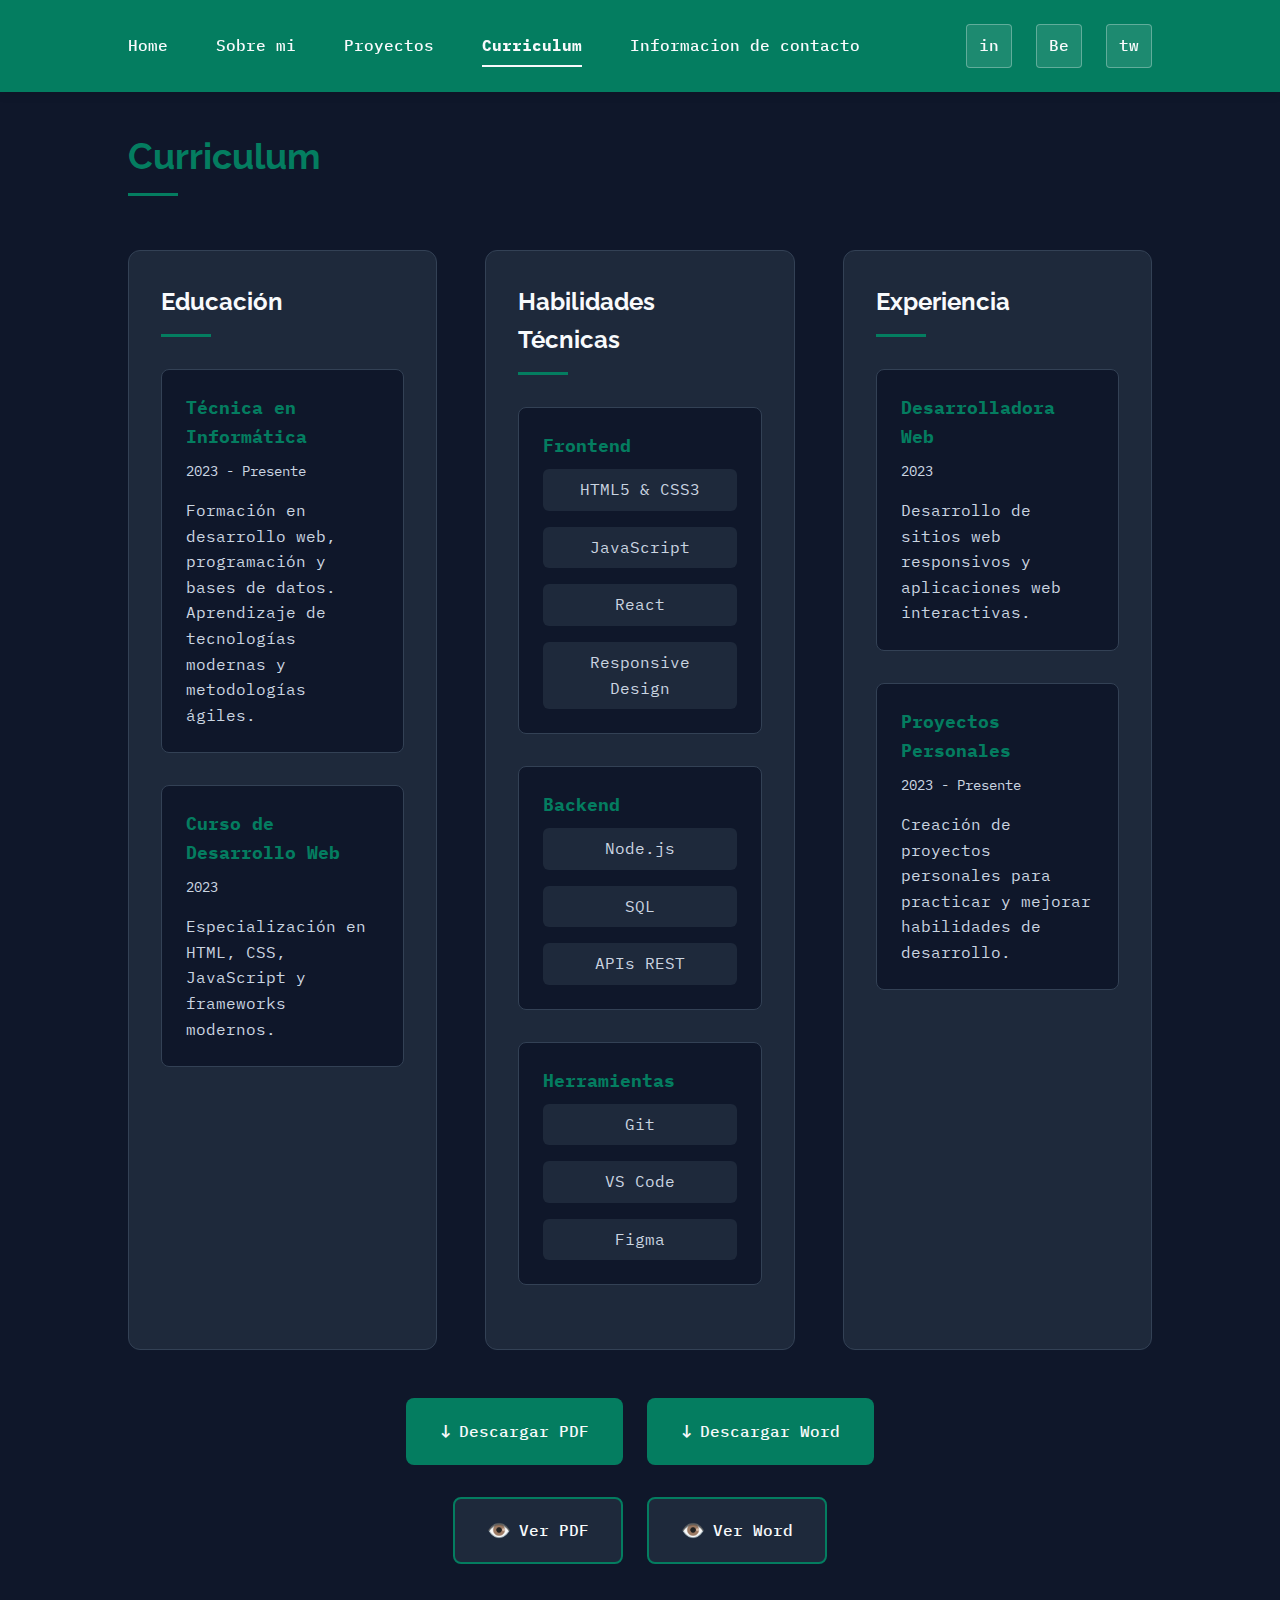
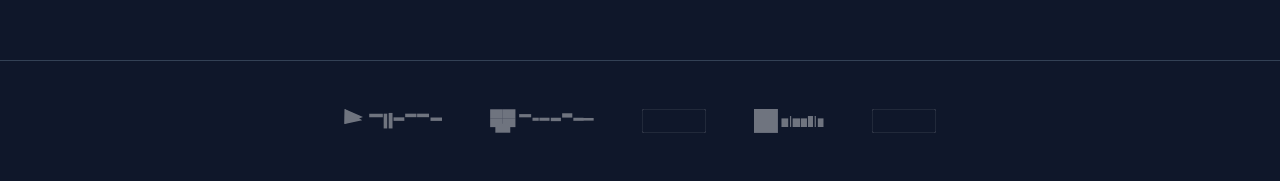
==== curriculum.html @ 0d73533c "Initial commit" ====
<!DOCTYPE html>
<html lang="es">
<head>
    <meta charset="UTF-8">
    <meta name="viewport" content="width=device-width, initial-scale=1.0">
    <title>Curriculum - Camila Yarella Aceiton</title>
    <link rel="stylesheet" href="styles.css">
    <link href="https://fonts.googleapis.com/css2?family=Raleway:wght@800&family=IBM+Plex+Mono:wght@400;500;700&display=swap" rel="stylesheet">
</head>
<body>
    <header class="header">
        <nav class="navbar">
            <div class="nav-links">
                <a href="index.html" class="nav-link">Home</a>
                <a href="index.html#sobre-mi" class="nav-link">Sobre mi</a>
                <a href="proyectos.html" class="nav-link">Proyectos</a>
                <a href="curriculum.html" class="nav-link active">Curriculum</a>
                <a href="index.html#contacto" class="nav-link">Informacion de contacto</a>
            </div>
            <div class="social-nav">
                <a href="#" class="social-icon">in</a>
                <a href="#" class="social-icon">Be</a>
                <a href="#" class="social-icon">tw</a>
            </div>
        </nav>
    </header>

    <main>
        <section class="cv-section">
            <div class="cv-content">
                <h2>Curriculum</h2>
                <div class="cv-grid">
                    <div class="cv-item">
                        <h3>Educación</h3>
                        <div class="education-item">
                            <h4>Técnica en Informática</h4>
                            <p class="date">2023 - Presente</p>
                            <p>Formación en desarrollo web, programación y bases de datos. Aprendizaje de tecnologías modernas y metodologías ágiles.</p>
                        </div>
                        <div class="education-item">
                            <h4>Curso de Desarrollo Web</h4>
                            <p class="date">2023</p>
                            <p>Especialización en HTML, CSS, JavaScript y frameworks modernos.</p>
                        </div>
                    </div>

                    <div class="cv-item">
                        <h3>Habilidades Técnicas</h3>
                        <div class="skills-item">
                            <h4>Frontend</h4>
                            <ul>
                                <li>HTML5 & CSS3</li>
                                <li>JavaScript</li>
                                <li>React</li>
                                <li>Responsive Design</li>
                            </ul>
                        </div>
                        <div class="skills-item">
                            <h4>Backend</h4>
                            <ul>
                                <li>Node.js</li>
                                <li>SQL</li>
                                <li>APIs REST</li>
                            </ul>
                        </div>
                        <div class="skills-item">
                            <h4>Herramientas</h4>
                            <ul>
                                <li>Git</li>
                                <li>VS Code</li>
                                <li>Figma</li>
                            </ul>
                        </div>
                    </div>

                    <div class="cv-item">
                        <h3>Experiencia</h3>
                        <div class="experience-item">
                            <h4>Desarrolladora Web</h4>
                            <p class="date">2023</p>
                            <p>Desarrollo de sitios web responsivos y aplicaciones web interactivas.</p>
                        </div>
                        <div class="experience-item">
                            <h4>Proyectos Personales</h4>
                            <p class="date">2023 - Presente</p>
                            <p>Creación de proyectos personales para practicar y mejorar habilidades de desarrollo.</p>
                        </div>
                    </div>
                </div>
                <div class="cv-actions">
                    <div class="download-buttons">
                        <a href="curriculum.pdf" class="download-cv" download>
                            <span class="button-icon">↓</span>
                            Descargar PDF
                        </a>
                        <a href="curriculum.docx" class="download-cv" download>
                            <span class="button-icon">↓</span>
                            Descargar Word
                        </a>
                    </div>
                    <div class="view-buttons">
                        <a href="curriculum.pdf" class="view-cv" target="_blank">
                            <span class="button-icon">👁️</span>
                            Ver PDF
                        </a>
                        <a href="curriculum.docx" class="view-cv" target="_blank">
                            <span class="button-icon">👁️</span>
                            Ver Word
                        </a>
                    </div>
                </div>
            </div>
        </section>
    </main>

    <footer class="footer">
        <div class="company-logos">
            <img src="assets/clickup-logo.svg" alt="ClickUp" class="company-logo">
            <img src="assets/dropbox-logo.svg" alt="Dropbox" class="company-logo">
            <img src="assets/paychex-logo.svg" alt="Paychex" class="company-logo">
            <img src="assets/elastic-logo.svg" alt="Elastic" class="company-logo">
            <img src="assets/stripe-logo.svg" alt="Stripe" class="company-logo">
        </div>
    </footer>
</body>
</html>
---- styles.css ----
* {
    margin: 0;
    padding: 0;
    box-sizing: border-box;
    scroll-behavior: smooth;
}

:root {
    --primary-color: #047D60;
    --primary-light: #059669;
    --primary-dark: #036b52;
    --background-dark: #0F172A;
    --background-light: #1E293B;
    --text-primary: #F8FAFC;
    --text-secondary: #CBD5E1;
    --text-muted: #94A3B8;
    --card-bg: #1E293B;
    --card-border: #334155;
}

body {
    background-color: var(--background-dark);
    color: var(--text-primary);
    font-family: 'IBM Plex Mono', monospace;
    min-height: 100vh;
    display: flex;
    flex-direction: column;
    line-height: 1.6;
}

/* Header & Navbar Styles */
.header {
    position: fixed;
    width: 100%;
    top: 0;
    z-index: 1000;
    background-color: var(--primary-color);
    box-shadow: 0 2px 10px rgba(0, 0, 0, 0.1);
}

.navbar {
    padding: 1.5rem 10%;
    display: flex;
    justify-content: space-between;
    align-items: center;
    max-width: 1440px;
    margin: 0 auto;
}

.nav-links {
    display: flex;
    gap: 3rem;
}

.nav-link {
    color: var(--text-primary);
    text-decoration: none;
    font-size: 16px;
    font-weight: 500;
    transition: all 0.3s ease;
    position: relative;
    padding: 0.5rem 0;
}

.nav-link::after {
    content: '';
    position: absolute;
    width: 0;
    height: 2px;
    bottom: 0;
    left: 0;
    background-color: var(--text-primary);
    transition: width 0.3s ease;
}

.nav-link:hover::after,
.nav-link.active::after {
    width: 100%;
}

.nav-link.active {
    font-weight: 700;
}

.social-nav {
    display: flex;
    gap: 1.5rem;
}

.social-icon {
    color: var(--text-primary);
    text-decoration: none;
    font-weight: 500;
    transition: all 0.3s ease;
    padding: 8px 12px;
    border: 1px solid rgba(255, 255, 255, 0.3);
    border-radius: 4px;
    background: rgba(255, 255, 255, 0.1);
}

.social-icon:hover {
    background: rgba(255, 255, 255, 0.2);
    border-color: var(--text-primary);
    transform: translateY(-2px);
}

/* Hero Section */
.hero-section {
    display: flex;
    justify-content: space-between;
    align-items: center;
    padding: 8rem 10% 6rem;
    min-height: 100vh;
    max-width: 1440px;
    margin: 0 auto;
    width: 100%;
    background: linear-gradient(135deg, var(--background-dark) 0%, var(--background-light) 100%);
}

.text-content {
    max-width: 538px;
    margin-right: 4rem;
}

h1 {
    font-family: 'Raleway', sans-serif;
    font-weight: 800;
    font-size: 48px;
    color: var(--text-primary);
    margin-bottom: 2rem;
    line-height: 1.2;
    letter-spacing: -0.5px;
    background: linear-gradient(135deg, var(--text-primary) 0%, var(--text-secondary) 100%);
    -webkit-background-clip: text;
    -webkit-text-fill-color: transparent;
}

.description {
    color: var(--text-secondary);
    font-size: 16px;
    line-height: 1.8;
    margin-bottom: 2.5rem;
    max-width: 492px;
}

.cv-button {
    display: inline-flex;
    align-items: center;
    padding: 1.25rem 2.5rem;
    background: var(--primary-color);
    color: var(--text-primary);
    text-decoration: none;
    border-radius: 8px;
    font-weight: 500;
    font-size: 16px;
    transition: all 0.3s ease;
    box-shadow: 0 4px 15px rgba(4, 125, 96, 0.3);
    border: 2px solid transparent;
}

.cv-button:hover {
    transform: translateY(-2px);
    box-shadow: 0 8px 25px rgba(4, 125, 96, 0.4);
    background: var(--primary-light);
    border-color: var(--text-primary);
}

.profile-section {
    position: relative;
    flex-shrink: 0;
}

.profile-image {
    width: 350px;
    height: 350px;
    border-radius: 50%;
    background: var(--card-bg);
    display: flex;
    justify-content: center;
    align-items: center;
    position: relative;
    overflow: hidden;
    box-shadow: 0 10px 30px rgba(0, 0, 0, 0.2);
    border: 4px solid var(--primary-color);
}

.profile-image img {
    width: 100%;
    height: 100%;
    object-fit: cover;
    transition: transform 0.3s ease;
}

.profile-image:hover img {
    transform: scale(1.05);
}

/* About Section */
.about-section {
    background: var(--background-light);
    padding: 6rem 10%;
    position: relative;
}

.about-section::before {
    content: '';
    position: absolute;
    top: 0;
    left: 0;
    right: 0;
    height: 1px;
    background: linear-gradient(90deg, transparent, var(--primary-color), transparent);
}

h2 {
    font-family: 'Raleway', sans-serif;
    font-size: 36px;
    margin-bottom: 3rem;
    color: var(--primary-color);
    position: relative;
    display: inline-block;
}

h2::after {
    content: '';
    position: absolute;
    bottom: -10px;
    left: 0;
    width: 50px;
    height: 3px;
    background: var(--primary-color);
}

.about-grid {
    display: grid;
    grid-template-columns: 1fr 1fr;
    gap: 4rem;
}

.about-text p {
    color: var(--text-secondary);
    font-size: 16px;
    line-height: 1.8;
    margin-bottom: 1.5rem;
}

.skills-list h3 {
    font-size: 24px;
    margin-bottom: 2rem;
    color: var(--text-primary);
}

.skills-list ul {
    list-style: none;
    display: grid;
    grid-template-columns: repeat(2, 1fr);
    gap: 1.5rem;
}

.skills-list li {
    color: var(--text-secondary);
    font-size: 16px;
    padding: 12px 20px;
    background: var(--card-bg);
    border-radius: 8px;
    transition: all 0.3s ease;
    border: 1px solid var(--card-border);
}

.skills-list li:hover {
    background: var(--primary-color);
    color: var(--text-primary);
    transform: translateY(-2px);
    box-shadow: 0 4px 15px rgba(4, 125, 96, 0.3);
}

/* Projects Section */
.projects-section {
    padding: 8rem 10% 6rem;
    background: var(--background-dark);
    min-height: 100vh;
}

.projects-content {
    max-width: 1440px;
    margin: 0 auto;
}

.projects-content h2 {
    margin-bottom: 4rem;
}

.projects-grid {
    display: grid;
    grid-template-columns: repeat(auto-fit, minmax(350px, 1fr));
    gap: 2rem;
}

.project-card {
    background: var(--card-bg);
    border-radius: 12px;
    overflow: hidden;
    transition: all 0.3s ease;
    border: 1px solid var(--card-border);
}

.project-card:hover {
    transform: translateY(-5px);
    box-shadow: 0 10px 30px rgba(0, 0, 0, 0.2);
    border-color: var(--primary-color);
}

.project-image {
    width: 100%;
    height: 250px;
    overflow: hidden;
    position: relative;
}

.project-image::before {
    content: '';
    position: absolute;
    top: 0;
    left: 0;
    right: 0;
    bottom: 0;
    background: linear-gradient(to bottom, transparent 0%, rgba(0, 0, 0, 0.7) 100%);
    z-index: 1;
}

.project-image img {
    width: 100%;
    height: 100%;
    object-fit: cover;
    transition: transform 0.3s ease;
}

.project-card:hover .project-image img {
    transform: scale(1.1);
}

.project-info {
    padding: 2rem;
}

.project-info h3 {
    color: var(--text-primary);
    font-size: 24px;
    margin-bottom: 1rem;
    font-family: 'Raleway', sans-serif;
}

.project-info p {
    color: var(--text-secondary);
    margin-bottom: 2rem;
    line-height: 1.6;
}

.project-links {
    display: flex;
    gap: 1rem;
}

.project-link {
    padding: 0.75rem 1.5rem;
    background: var(--primary-color);
    color: var(--text-primary);
    text-decoration: none;
    border-radius: 8px;
    font-size: 14px;
    transition: all 0.3s ease;
    border: 2px solid transparent;
}

.project-link:hover {
    background: var(--primary-light);
    transform: translateY(-2px);
    box-shadow: 0 4px 15px rgba(4, 125, 96, 0.3);
    border-color: var(--text-primary);
}

/* CV Section */
.cv-section {
    padding: 8rem 10% 6rem;
    background: var(--background-dark);
    min-height: 100vh;
}

.cv-content {
    max-width: 1440px;
    margin: 0 auto;
}

.cv-content h2 {
    margin-bottom: 4rem;
}

.cv-grid {
    display: grid;
    grid-template-columns: repeat(auto-fit, minmax(300px, 1fr));
    gap: 3rem;
}

.cv-item {
    background: var(--card-bg);
    border-radius: 12px;
    padding: 2rem;
    border: 1px solid var(--card-border);
    transition: all 0.3s ease;
}

.cv-item:hover {
    transform: translateY(-5px);
    box-shadow: 0 10px 30px rgba(0, 0, 0, 0.2);
    border-color: var(--primary-color);
}

.cv-item h3 {
    color: var(--text-primary);
    font-size: 24px;
    margin-bottom: 2rem;
    font-family: 'Raleway', sans-serif;
    position: relative;
    padding-bottom: 1rem;
}

.cv-item h3::after {
    content: '';
    position: absolute;
    bottom: 0;
    left: 0;
    width: 50px;
    height: 3px;
    background: var(--primary-color);
}

.education-item,
.experience-item,
.skills-item {
    margin-bottom: 2rem;
    padding: 1.5rem;
    background: var(--background-dark);
    border-radius: 8px;
    border: 1px solid var(--card-border);
    transition: all 0.3s ease;
}

.education-item:hover,
.experience-item:hover,
.skills-item:hover {
    border-color: var(--primary-color);
    transform: translateX(5px);
}

.education-item h4,
.experience-item h4,
.skills-item h4 {
    color: var(--primary-color);
    font-size: 18px;
    margin-bottom: 0.5rem;
}

.date {
    color: var(--text-muted);
    font-size: 14px;
    margin-bottom: 1rem;
    display: block;
}

.education-item p,
.experience-item p {
    color: var(--text-secondary);
    line-height: 1.6;
}

.skills-item ul {
    list-style: none;
    display: grid;
    grid-template-columns: repeat(auto-fit, minmax(120px, 1fr));
    gap: 1rem;
}

.skills-item li {
    color: var(--text-secondary);
    padding: 0.5rem 1rem;
    background: var(--card-bg);
    border-radius: 6px;
    text-align: center;
    transition: all 0.3s ease;
}

.skills-item li:hover {
    background: var(--primary-color);
    color: var(--text-primary);
    transform: translateY(-2px);
}

.cv-actions {
    display: flex;
    flex-direction: column;
    gap: 2rem;
    margin-top: 3rem;
}

.download-buttons,
.view-buttons {
    display: flex;
    gap: 1.5rem;
    justify-content: center;
}

.download-cv,
.view-cv {
    display: inline-flex;
    align-items: center;
    gap: 0.5rem;
    padding: 1rem 2rem;
    background: var(--primary-color);
    color: var(--text-primary);
    text-decoration: none;
    border-radius: 8px;
    font-weight: 500;
    transition: all 0.3s ease;
    border: 2px solid transparent;
}

.view-cv {
    background: var(--card-bg);
    border-color: var(--primary-color);
}

.download-cv:hover {
    background: var(--primary-light);
    transform: translateY(-2px);
    box-shadow: 0 4px 15px rgba(4, 125, 96, 0.3);
    border-color: var(--text-primary);
}

.view-cv:hover {
    background: var(--primary-color);
    transform: translateY(-2px);
    box-shadow: 0 4px 15px rgba(4, 125, 96, 0.3);
}

.button-icon {
    font-size: 1.2rem;
}

/* Contact Section */
.contact-section {
    padding: 6rem 10%;
    background: var(--background-dark);
    position: relative;
}

.contact-section::before {
    content: '';
    position: absolute;
    top: 0;
    left: 0;
    right: 0;
    height: 1px;
    background: linear-gradient(90deg, transparent, var(--primary-color), transparent);
}

.contact-grid {
    display: grid;
    grid-template-columns: 1fr 1fr;
    gap: 4rem;
}

.contact-info h3 {
    font-size: 24px;
    margin-bottom: 1.5rem;
    color: var(--text-primary);
}

.contact-info p {
    color: var(--text-secondary);
    line-height: 1.6;
    margin-bottom: 1.5rem;
}

.contact-details p {
    padding: 1rem 1.5rem;
    background: var(--card-bg);
    border-radius: 8px;
    margin-bottom: 1rem;
    border: 1px solid var(--card-border);
    transition: all 0.3s ease;
}

.contact-details p:hover {
    background: var(--primary-color);
    color: var(--text-primary);
    transform: translateX(5px);
}

.contact-form {
    background: var(--card-bg);
    padding: 2rem;
    border-radius: 12px;
    border: 1px solid var(--card-border);
}

.form-group {
    margin-bottom: 1.5rem;
}

.form-group label {
    display: block;
    margin-bottom: 0.5rem;
    color: var(--text-secondary);
    font-weight: 500;
}

.form-group input,
.form-group textarea {
    width: 100%;
    padding: 1rem;
    background: var(--background-dark);
    border: 1px solid var(--card-border);
    border-radius: 8px;
    color: var(--text-primary);
    font-family: 'IBM Plex Mono', monospace;
    transition: all 0.3s ease;
}

.form-group input:focus,
.form-group textarea:focus {
    outline: none;
    border-color: var(--primary-color);
    box-shadow: 0 0 0 2px rgba(4, 125, 96, 0.2);
}

.submit-button {
    width: 100%;
    padding: 1rem;
    background: var(--primary-color);
    color: var(--text-primary);
    border: none;
    border-radius: 8px;
    font-family: 'IBM Plex Mono', monospace;
    font-weight: 500;
    cursor: pointer;
    transition: all 0.3s ease;
    border: 2px solid transparent;
}

.submit-button:hover {
    background: var(--primary-light);
    transform: translateY(-2px);
    box-shadow: 0 4px 15px rgba(4, 125, 96, 0.3);
    border-color: var(--text-primary);
}

/* Footer */
.footer {
    background-color: var(--background-dark);
    border-top: 1px solid var(--card-border);
    padding: 3rem 10%;
}

.company-logos {
    display: flex;
    justify-content: center;
    gap: 3rem;
    max-width: 1440px;
    margin: 0 auto;
}

.company-logo {
    height: 24px;
    opacity: 0.4;
    transition: all 0.3s ease;
    filter: brightness(0) invert(1);
}

.company-logo:hover {
    opacity: 0.7;
    transform: translateY(-2px);
}

/* Responsive Design */
@media (max-width: 1200px) {
    .hero-section,
    .about-section,
    .projects-section,
    .cv-section,
    .contact-section {
        padding: 6rem 5%;
    }
    
    .navbar {
        padding: 1.5rem 5%;
    }
}

@media (max-width: 1024px) {
    .hero-section {
        flex-direction: column;
        text-align: center;
        padding: 8rem 2rem 4rem;
    }

    .text-content {
        margin-right: 0;
        margin-bottom: 3rem;
    }

    .description {
        margin-left: auto;
        margin-right: auto;
    }

    .about-grid,
    .contact-grid {
        grid-template-columns: 1fr;
        gap: 2rem;
    }

    .skills-list ul {
        grid-template-columns: repeat(3, 1fr);
    }

    .projects-section,
    .cv-section {
        padding: 6rem 5%;
    }

    .projects-grid,
    .cv-grid {
        grid-template-columns: repeat(auto-fit, minmax(300px, 1fr));
    }

    .profile-image {
        width: 300px;
        height: 300px;
    }
}

@media (max-width: 768px) {
    .header {
        position: relative;
    }

    .navbar {
        flex-direction: column;
        gap: 1rem;
        padding: 1rem;
    }

    .nav-links {
        flex-direction: column;
        align-items: center;
        gap: 1rem;
    }

    .profile-image {
        width: 250px;
        height: 250px;
    }

    .profile-image img {
        width: 100%;
        height: 100%;
        object-fit: cover;
        transition: transform 0.3s ease;
    }

    .profile-image:hover img {
        transform: scale(1.05);
    }

    h1 {
        font-size: 36px;
    }

    .skills-list ul {
        grid-template-columns: repeat(2, 1fr);
    }

    .about-section,
    .projects-section,
    .cv-section,
    .contact-section {
        padding: 4rem 2rem;
    }

    .contact-form {
        padding: 1.5rem;
    }

    .company-logos {
        flex-wrap: wrap;
        gap: 2rem;
    }

    .project-image {
        height: 200px;
    }

    .cv-item {
        padding: 1.5rem;
    }

    .skills-item ul {
        grid-template-columns: repeat(2, 1fr);
    }

    .download-buttons,
    .view-buttons {
        flex-direction: column;
    }

    .download-cv,
    .view-cv {
        width: 100%;
        justify-content: center;
    }
}

@media (max-width: 480px) {
    .skills-list ul {
        grid-template-columns: 1fr;
    }

    .project-links {
        flex-direction: column;
    }

    .project-link {
        width: 100%;
        text-align: center;
    }

    .skills-item ul {
        grid-template-columns: 1fr;
    }

    .profile-image {
        width: 200px;
        height: 200px;
    }
}
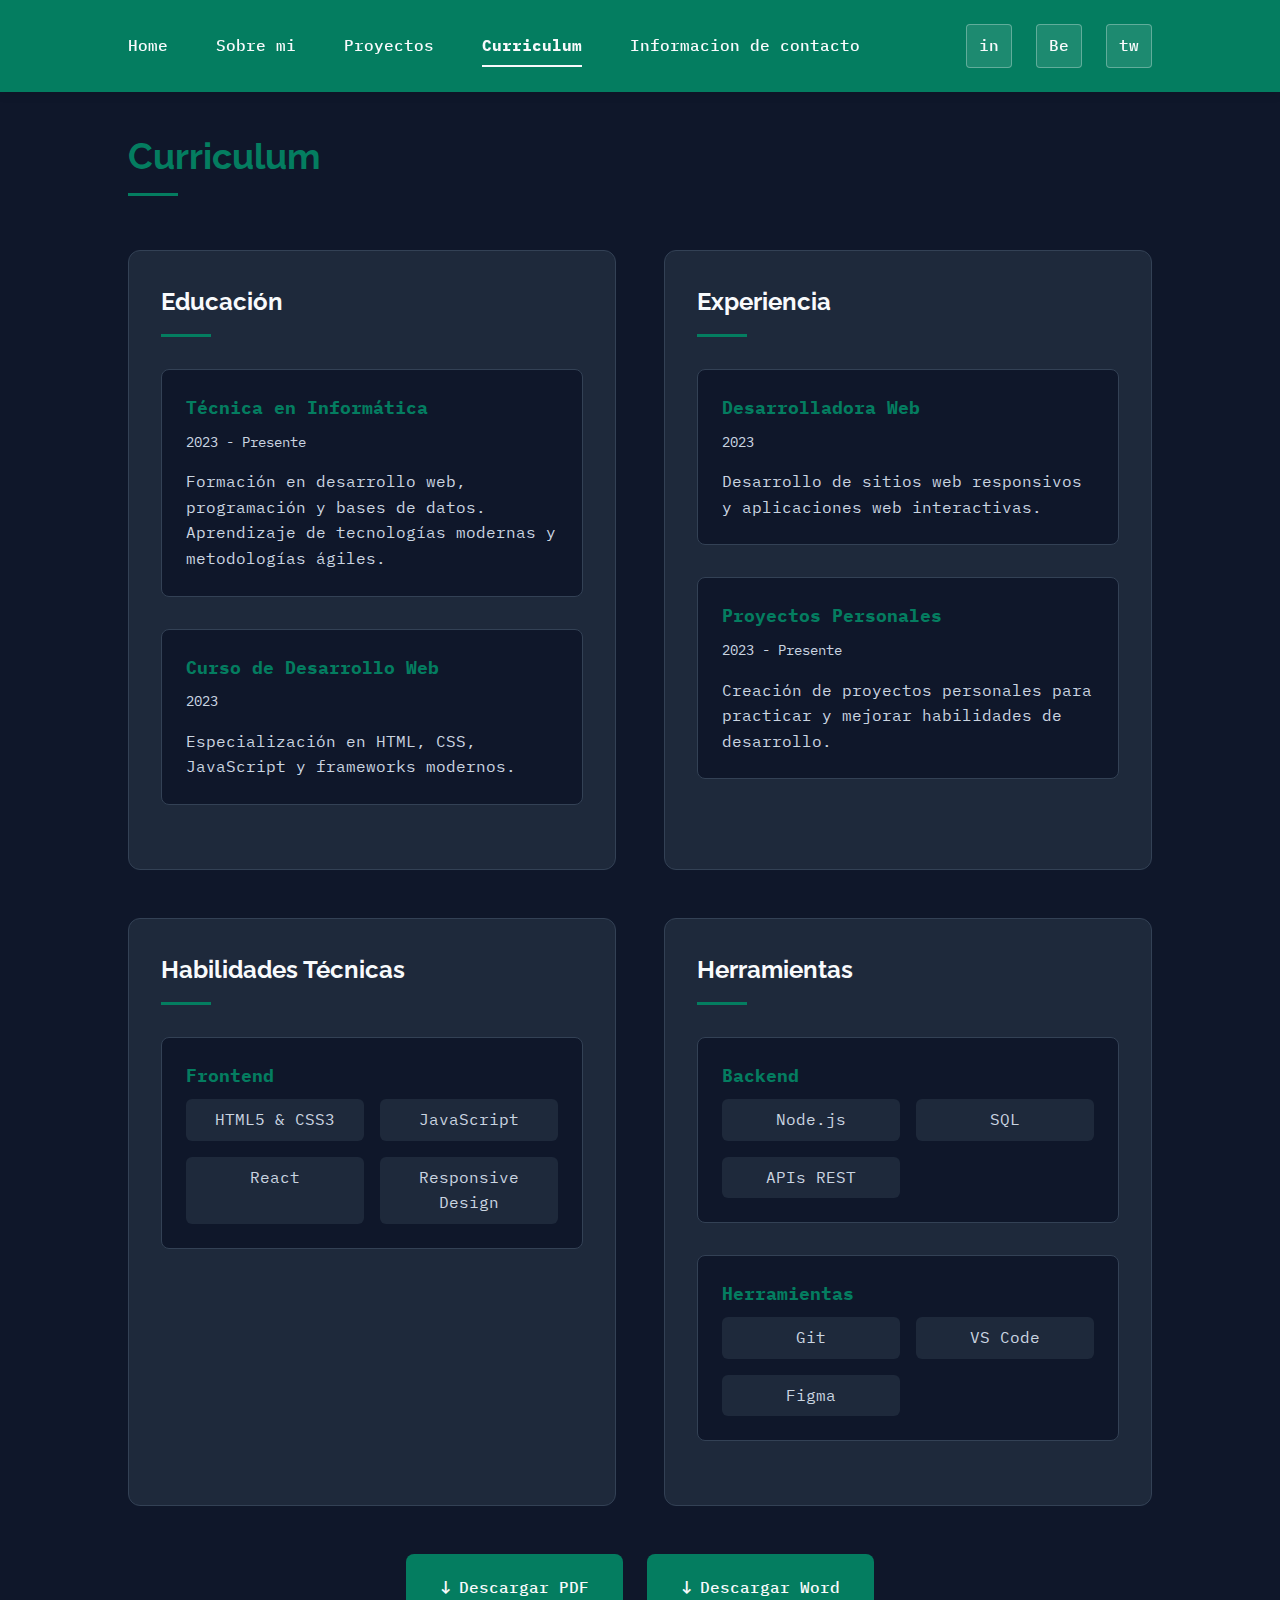
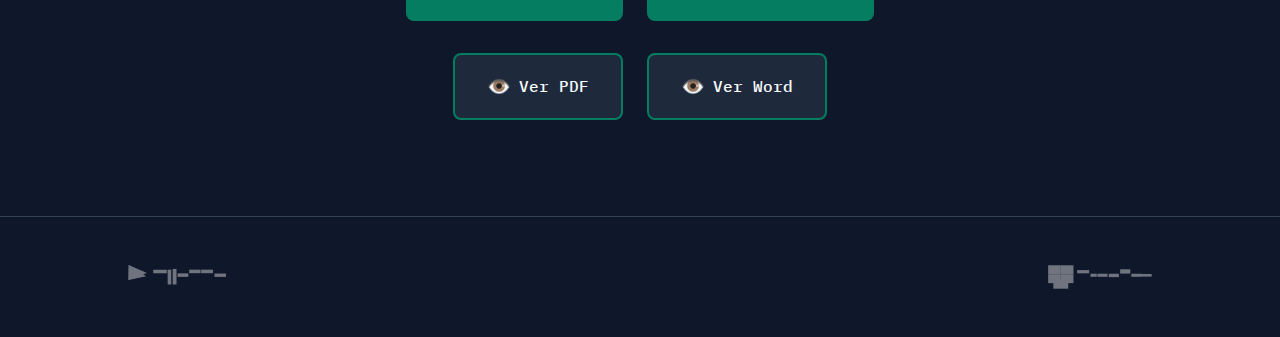
==== commit 8a703cf7: "comint3 creo" ====
--- a/curriculum.html
+++ b/curriculum.html
@@ -45,6 +45,20 @@
                     </div>
 
                     <div class="cv-item">
+                        <h3>Experiencia</h3>
+                        <div class="experience-item">
+                            <h4>Desarrolladora Web</h4>
+                            <p class="date">2023</p>
+                            <p>Desarrollo de sitios web responsivos y aplicaciones web interactivas.</p>
+                        </div>
+                        <div class="experience-item">
+                            <h4>Proyectos Personales</h4>
+                            <p class="date">2023 - Presente</p>
+                            <p>Creación de proyectos personales para practicar y mejorar habilidades de desarrollo.</p>
+                        </div>
+                    </div>
+
+                    <div class="cv-item">
                         <h3>Habilidades Técnicas</h3>
                         <div class="skills-item">
                             <h4>Frontend</h4>
@@ -55,6 +69,10 @@
                                 <li>Responsive Design</li>
                             </ul>
                         </div>
+                    </div>
+
+                    <div class="cv-item">
+                        <h3>Herramientas</h3>
                         <div class="skills-item">
                             <h4>Backend</h4>
                             <ul>
@@ -70,20 +88,6 @@
                                 <li>VS Code</li>
                                 <li>Figma</li>
                             </ul>
-                        </div>
-                    </div>
-
-                    <div class="cv-item">
-                        <h3>Experiencia</h3>
-                        <div class="experience-item">
-                            <h4>Desarrolladora Web</h4>
-                            <p class="date">2023</p>
-                            <p>Desarrollo de sitios web responsivos y aplicaciones web interactivas.</p>
-                        </div>
-                        <div class="experience-item">
-                            <h4>Proyectos Personales</h4>
-                            <p class="date">2023 - Presente</p>
-                            <p>Creación de proyectos personales para practicar y mejorar habilidades de desarrollo.</p>
                         </div>
                     </div>
                 </div>
--- a/styles.css
+++ b/styles.css
@@ -294,6 +294,14 @@
     display: grid;
     grid-template-columns: repeat(auto-fit, minmax(350px, 1fr));
     gap: 2rem;
+    max-width: 1200px;
+    margin: 0 auto;
+}
+
+@media (min-width: 1200px) {
+    .projects-grid {
+        grid-template-columns: repeat(2, 1fr);
+    }
 }
 
 .project-card {
@@ -399,6 +407,14 @@
     display: grid;
     grid-template-columns: repeat(auto-fit, minmax(300px, 1fr));
     gap: 3rem;
+    max-width: 1200px;
+    margin: 0 auto;
+}
+
+@media (min-width: 1200px) {
+    .cv-grid {
+        grid-template-columns: repeat(2, 1fr);
+    }
 }
 
 .cv-item {
@@ -665,8 +681,9 @@
     display: flex;
     justify-content: center;
     gap: 3rem;
-    max-width: 1440px;
+    max-width: 1200px;
     margin: 0 auto;
+    flex-wrap: wrap;
 }
 
 .company-logo {
@@ -679,6 +696,16 @@
 .company-logo:hover {
     opacity: 0.7;
     transform: translateY(-2px);
+}
+
+@media (min-width: 1200px) {
+    .company-logos {
+        justify-content: space-between;
+    }
+    
+    .company-logos img:nth-child(n+3) {
+        display: none;
+    }
 }
 
 /* Responsive Design */
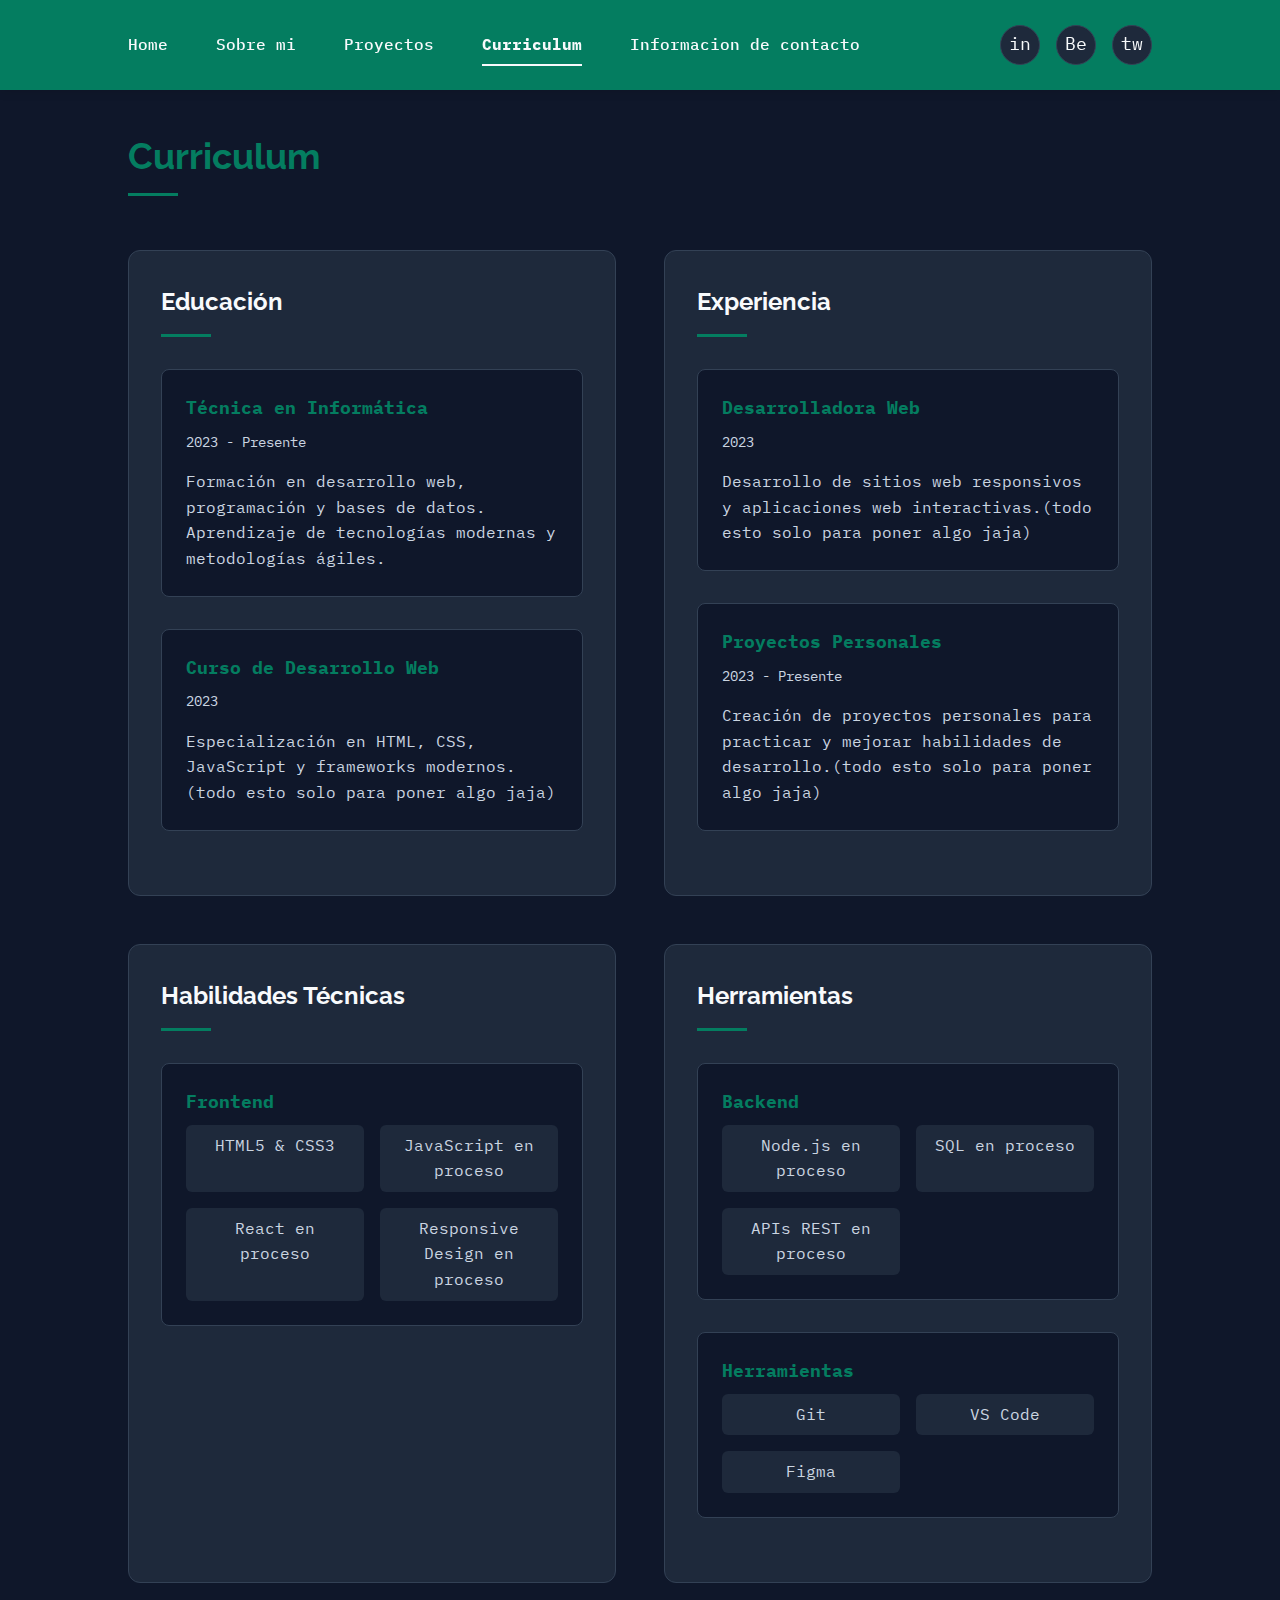
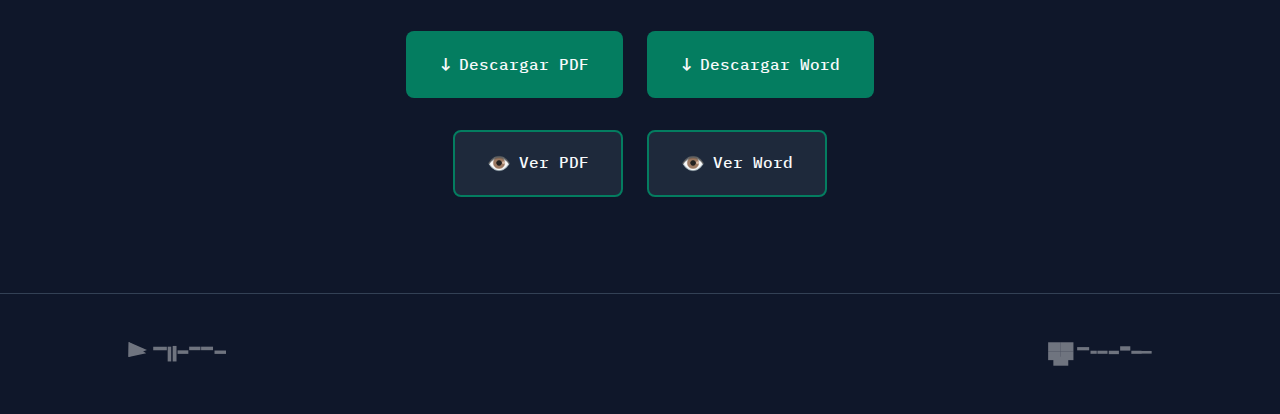
==== commit bb9ad45d: "ultimo" ====
--- a/curriculum.html
+++ b/curriculum.html
@@ -40,7 +40,7 @@
                         <div class="education-item">
                             <h4>Curso de Desarrollo Web</h4>
                             <p class="date">2023</p>
-                            <p>Especialización en HTML, CSS, JavaScript y frameworks modernos.</p>
+                            <p>Especialización en HTML, CSS, JavaScript y frameworks modernos.(todo esto solo para poner algo jaja)</p>
                         </div>
                     </div>
 
@@ -49,12 +49,12 @@
                         <div class="experience-item">
                             <h4>Desarrolladora Web</h4>
                             <p class="date">2023</p>
-                            <p>Desarrollo de sitios web responsivos y aplicaciones web interactivas.</p>
+                            <p>Desarrollo de sitios web responsivos y aplicaciones web interactivas.(todo esto solo para poner algo jaja)</p>
                         </div>
                         <div class="experience-item">
                             <h4>Proyectos Personales</h4>
                             <p class="date">2023 - Presente</p>
-                            <p>Creación de proyectos personales para practicar y mejorar habilidades de desarrollo.</p>
+                            <p>Creación de proyectos personales para practicar y mejorar habilidades de desarrollo.(todo esto solo para poner algo jaja)</p>
                         </div>
                     </div>
 
@@ -64,9 +64,9 @@
                             <h4>Frontend</h4>
                             <ul>
                                 <li>HTML5 & CSS3</li>
-                                <li>JavaScript</li>
-                                <li>React</li>
-                                <li>Responsive Design</li>
+                                <li>JavaScript en proceso</li>
+                                <li>React en proceso</li>
+                                <li>Responsive Design en proceso</li>
                             </ul>
                         </div>
                     </div>
@@ -76,9 +76,9 @@
                         <div class="skills-item">
                             <h4>Backend</h4>
                             <ul>
-                                <li>Node.js</li>
-                                <li>SQL</li>
-                                <li>APIs REST</li>
+                                <li>Node.js en proceso</li>
+                                <li>SQL en proceso</li>
+                                <li>APIs REST en proceso</li>
                             </ul>
                         </div>
                         <div class="skills-item">
--- a/styles.css
+++ b/styles.css
@@ -84,24 +84,32 @@
 
 .social-nav {
     display: flex;
-    gap: 1.5rem;
+    gap: 1rem;
 }
 
 .social-icon {
+    display: flex;
+    align-items: center;
+    justify-content: center;
+    width: 40px;
+    height: 40px;
+    background: var(--card-bg);
+    border-radius: 50%;
     color: var(--text-primary);
     text-decoration: none;
-    font-weight: 500;
-    transition: all 0.3s ease;
-    padding: 8px 12px;
-    border: 1px solid rgba(255, 255, 255, 0.3);
-    border-radius: 4px;
-    background: rgba(255, 255, 255, 0.1);
+    font-size: 18px;
+    transition: all 0.3s ease;
+    border: 1px solid var(--card-border);
 }
 
 .social-icon:hover {
-    background: rgba(255, 255, 255, 0.2);
-    border-color: var(--text-primary);
-    transform: translateY(-2px);
+    background: var(--primary-color);
+    transform: translateY(-3px);
+    box-shadow: 0 5px 15px rgba(4, 125, 96, 0.3);
+}
+
+.social-icon i {
+    font-size: 20px;
 }
 
 /* Hero Section */
@@ -869,4 +877,301 @@
         width: 200px;
         height: 200px;
     }
+}
+
+/* Sidebar Styles */
+.sidebar {
+    position: fixed;
+    right: 0;
+    top: 50%;
+    transform: translateY(-50%);
+    width: 250px;
+    background: var(--card-bg);
+    border-radius: 12px 0 0 12px;
+    padding: 1.5rem;
+    box-shadow: -5px 0 20px rgba(0, 0, 0, 0.2);
+    z-index: 100;
+    border-left: 3px solid var(--primary-color);
+    transition: all 0.3s ease;
+}
+
+.sidebar:hover {
+    transform: translateY(-50%) translateX(-10px);
+}
+
+.sidebar-content h3 {
+    color: var(--primary-color);
+    font-size: 20px;
+    margin-bottom: 1.5rem;
+    font-family: 'Raleway', sans-serif;
+    position: relative;
+    padding-bottom: 0.5rem;
+}
+
+.sidebar-content h3::after {
+    content: '';
+    position: absolute;
+    bottom: 0;
+    left: 0;
+    width: 30px;
+    height: 2px;
+    background: var(--primary-color);
+}
+
+.sidebar-section {
+    margin-bottom: 1.5rem;
+}
+
+.sidebar-section h4 {
+    color: var(--text-primary);
+    font-size: 16px;
+    margin-bottom: 0.75rem;
+}
+
+.sidebar-links {
+    list-style: none;
+}
+
+.sidebar-links li {
+    margin-bottom: 0.5rem;
+}
+
+.sidebar-links a {
+    color: var(--text-secondary);
+    text-decoration: none;
+    font-size: 14px;
+    transition: all 0.3s ease;
+    display: inline-block;
+    padding: 0.25rem 0;
+}
+
+.sidebar-links a:hover {
+    color: var(--primary-color);
+    transform: translateX(5px);
+}
+
+/* Responsive Design for Sidebar */
+@media (max-width: 1200px) {
+    .sidebar {
+        position: static;
+        transform: none;
+        width: 100%;
+        border-radius: 12px;
+        margin: 2rem 0;
+        border-left: none;
+        border-top: 3px solid var(--primary-color);
+    }
+
+    .sidebar:hover {
+        transform: none;
+    }
+
+    .sidebar-content {
+        display: grid;
+        grid-template-columns: repeat(3, 1fr);
+        gap: 2rem;
+    }
+}
+
+@media (max-width: 768px) {
+    .sidebar-content {
+        grid-template-columns: 1fr;
+    }
+}
+
+/* Info Panel Styles */
+.info-panel {
+    position: fixed;
+    right: 0;
+    top: 50%;
+    transform: translateY(-50%);
+    width: 200px;
+    background: var(--card-bg);
+    border-radius: 12px 0 0 12px;
+    padding: 1.5rem;
+    box-shadow: -5px 0 20px rgba(0, 0, 0, 0.2);
+    z-index: 100;
+    border-left: 3px solid var(--primary-color);
+    transition: all 0.3s ease;
+    opacity: 0.9;
+}
+
+.info-panel:hover {
+    opacity: 1;
+    transform: translateY(-50%) translateX(-5px);
+}
+
+.info-content h3 {
+    color: var(--primary-color);
+    font-size: 18px;
+    margin-bottom: 1.5rem;
+    font-family: 'Raleway', sans-serif;
+    position: relative;
+    padding-bottom: 0.5rem;
+}
+
+.info-content h3::after {
+    content: '';
+    position: absolute;
+    bottom: 0;
+    left: 0;
+    width: 30px;
+    height: 2px;
+    background: var(--primary-color);
+}
+
+.info-section {
+    margin-bottom: 1.5rem;
+}
+
+.info-section h4 {
+    color: var(--text-primary);
+    font-size: 14px;
+    margin-bottom: 0.75rem;
+}
+
+.info-links {
+    list-style: none;
+}
+
+.info-links li {
+    margin-bottom: 0.5rem;
+}
+
+.info-links a {
+    color: var(--text-secondary);
+    text-decoration: none;
+    font-size: 12px;
+    transition: all 0.3s ease;
+    display: inline-block;
+    padding: 0.25rem 0;
+}
+
+.info-links a:hover {
+    color: var(--primary-color);
+    transform: translateX(5px);
+}
+
+/* Responsive Design for Info Panel */
+@media (max-width: 1200px) {
+    .info-panel {
+        position: static;
+        transform: none;
+        width: 100%;
+        border-radius: 12px;
+        margin: 2rem 0;
+        border-left: none;
+        border-top: 3px solid var(--primary-color);
+        opacity: 1;
+    }
+
+    .info-panel:hover {
+        transform: none;
+    }
+
+    .info-content {
+        display: grid;
+        grid-template-columns: repeat(3, 1fr);
+        gap: 2rem;
+    }
+}
+
+@media (max-width: 768px) {
+    .info-content {
+        grid-template-columns: 1fr;
+    }
+}
+
+/* Certifications Section */
+.certifications {
+    margin-top: 3rem;
+    padding: 2rem;
+    background: var(--card-bg);
+    border-radius: 12px;
+    border: 1px solid var(--card-border);
+}
+
+.certifications h3 {
+    color: var(--text-primary);
+    font-size: 24px;
+    margin-bottom: 1.5rem;
+    font-family: 'Raleway', sans-serif;
+}
+
+.certifications ul {
+    list-style: none;
+    display: grid;
+    grid-template-columns: repeat(2, 1fr);
+    gap: 1rem;
+    max-width: 800px;
+    margin: 0 auto;
+}
+
+.certifications li {
+    color: var(--text-secondary);
+    padding: 1rem;
+    background: var(--background-dark);
+    border-radius: 8px;
+    border: 1px solid var(--card-border);
+    transition: all 0.3s ease;
+}
+
+.certifications li:hover {
+    background: var(--primary-color);
+    color: var(--text-primary);
+    transform: translateY(-2px);
+    box-shadow: 0 4px 15px rgba(4, 125, 96, 0.3);
+}
+
+/* Social Links in Contact Section */
+.social-links {
+    margin-top: 2rem;
+}
+
+.social-links h4 {
+    color: var(--text-primary);
+    font-size: 18px;
+    margin-bottom: 1rem;
+}
+
+.social-icons {
+    display: flex;
+    gap: 1rem;
+    flex-wrap: wrap;
+}
+
+.social-link {
+    display: flex;
+    align-items: center;
+    gap: 0.5rem;
+    color: var(--text-secondary);
+    text-decoration: none;
+    padding: 0.75rem 1.5rem;
+    background: var(--card-bg);
+    border-radius: 8px;
+    border: 1px solid var(--card-border);
+    transition: all 0.3s ease;
+}
+
+.social-link i {
+    font-size: 18px;
+}
+
+.social-link:hover {
+    background: var(--primary-color);
+    color: var(--text-primary);
+    transform: translateY(-2px);
+    box-shadow: 0 4px 15px rgba(4, 125, 96, 0.3);
+}
+
+/* Responsive Design for Social Links */
+@media (max-width: 768px) {
+    .social-icons {
+        flex-direction: column;
+    }
+
+    .social-link {
+        width: 100%;
+        justify-content: center;
+    }
 } 